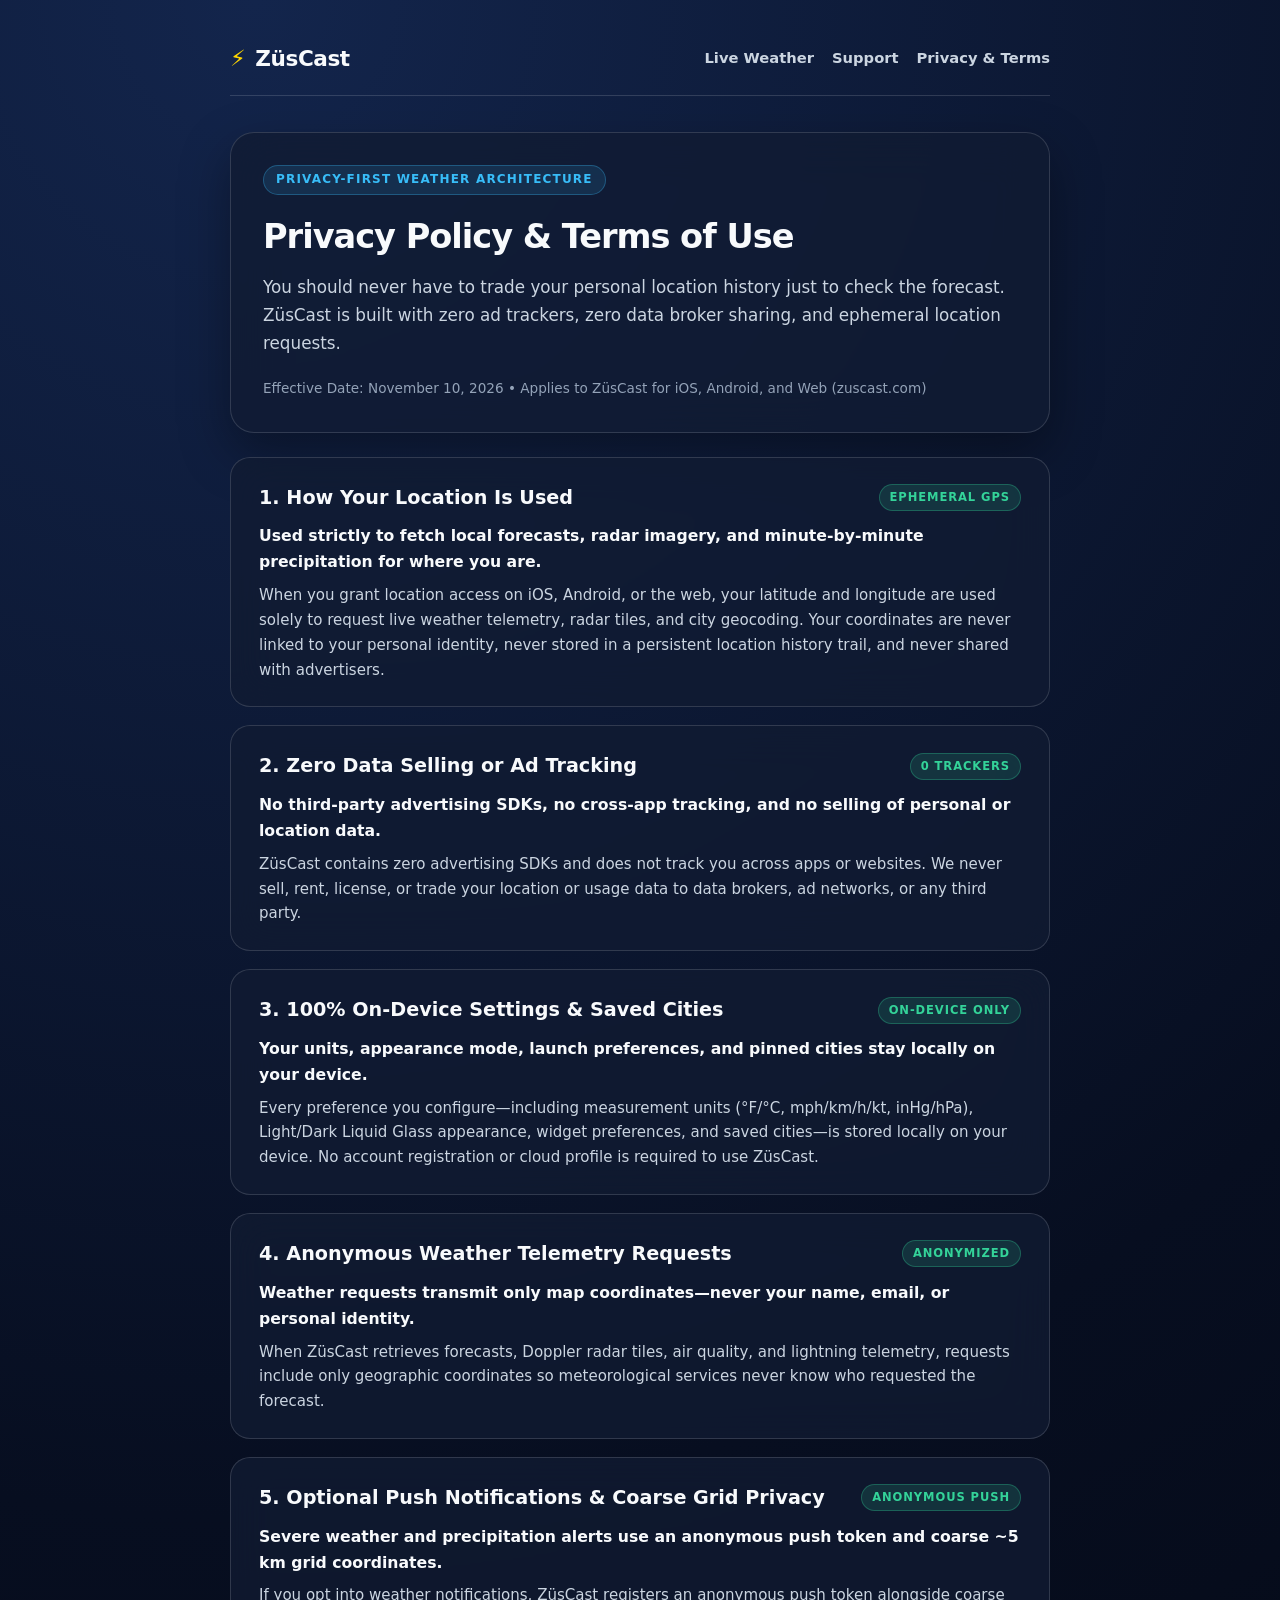
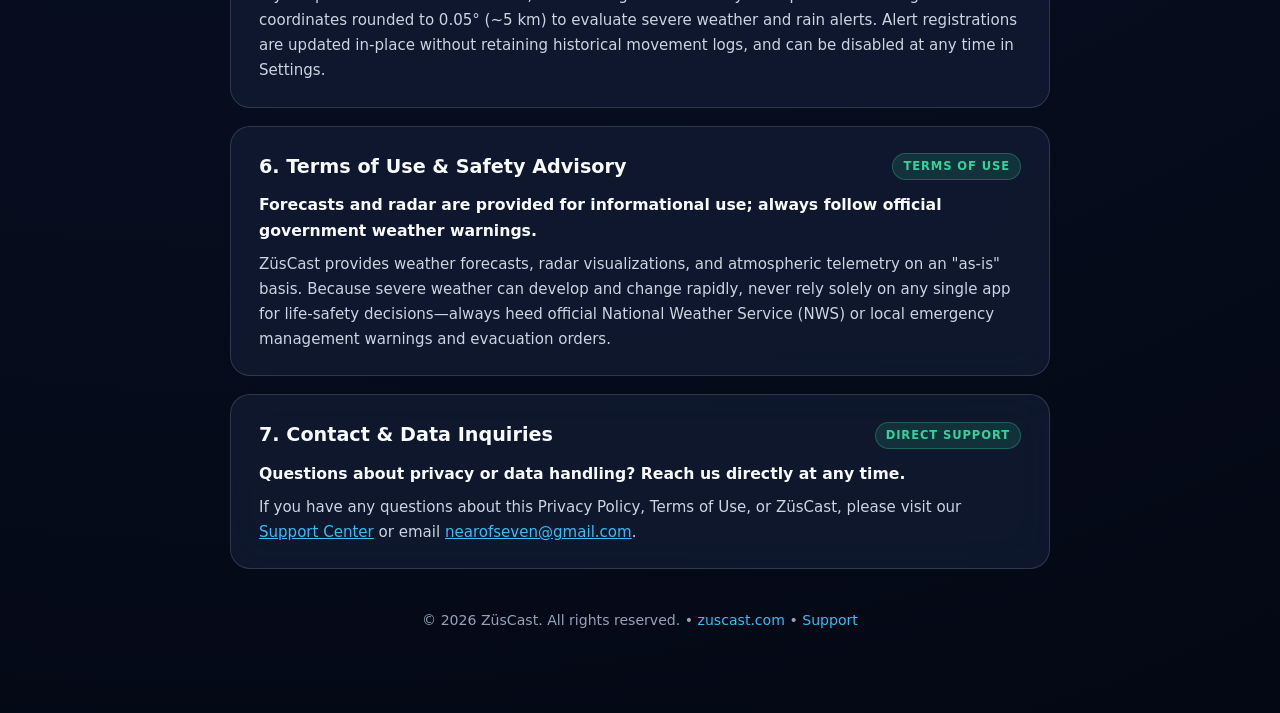
==== privacy/index.html @ 71f34c9c "v1.5.0: Add dedicated /privacy and /support pages for App Store launch" ====
<!DOCTYPE html>
<html lang="en">
<head>
  <meta charset="UTF-8" />
  <meta name="viewport" content="width=device-width, initial-scale=1.0" />
  <title>ZüsCast — Privacy Policy & Terms of Use</title>
  <meta name="description" content="ZüsCast Privacy Policy and Terms of Use. Zero ad trackers, zero data selling, ephemeral GPS coordinates, and 100% on-device preferences." />
  <link rel="icon" type="image/svg+xml" href="/favicon.svg" />
  <link rel="apple-touch-icon" href="/apple-touch-icon.png" />
  <style>
    :root {
      --bg-deep: #070e20;
      --bg-card: rgba(17, 27, 51, 0.78);
      --border-glass: rgba(255, 255, 255, 0.14);
      --text-primary: #f8fafc;
      --text-secondary: #cbd5e1;
      --text-muted: #94a3b8;
      --gold: #ffd700;
      --cyan: #38bdf8;
      --emerald: #34d399;
      --violet: #a78bfa;
    }
    * { box-sizing: border-box; margin: 0; padding: 0; }
    body {
      font-family: -apple-system, BlinkMacSystemFont, "SF Pro Display", "SF Pro Text", "Inter", system-ui, sans-serif;
      background: radial-gradient(circle at 20% 0%, #13254c 0%, #070e20 60%, #040814 100%);
      color: var(--text-primary);
      line-height: 1.65;
      min-height: 100vh;
      padding: 40px 20px 80px;
    }
    .container {
      max-width: 820px;
      margin: 0 auto;
    }
    .top-nav {
      display: flex;
      align-items: center;
      justify-content: space-between;
      margin-bottom: 36px;
      padding-bottom: 18px;
      border-bottom: 1px solid var(--border-glass);
    }
    .brand {
      display: inline-flex;
      align-items: center;
      gap: 10px;
      color: var(--text-primary);
      text-decoration: none;
      font-weight: 800;
      font-size: 1.35rem;
      letter-spacing: -0.02em;
    }
    .brand-bolt {
      color: var(--gold);
      font-size: 1.4rem;
    }
    .nav-links {
      display: flex;
      gap: 18px;
    }
    .nav-links a {
      color: var(--text-secondary);
      text-decoration: none;
      font-size: 0.92rem;
      font-weight: 600;
      transition: color 0.15s ease;
    }
    .nav-links a:hover {
      color: var(--cyan);
    }
    .hero-card {
      background: var(--bg-card);
      backdrop-filter: blur(24px);
      -webkit-backdrop-filter: blur(24px);
      border: 1px solid var(--border-glass);
      border-radius: 24px;
      padding: 32px;
      margin-bottom: 24px;
      box-shadow: 0 20px 50px rgba(0, 0, 0, 0.35);
    }
    .eyebrow {
      display: inline-block;
      font-size: 0.75rem;
      font-weight: 700;
      letter-spacing: 0.1em;
      text-transform: uppercase;
      color: var(--cyan);
      background: rgba(56, 189, 248, 0.12);
      border: 1px solid rgba(56, 189, 248, 0.3);
      padding: 4px 12px;
      border-radius: 999px;
      margin-bottom: 14px;
    }
    h1 {
      font-size: 2.1rem;
      font-weight: 800;
      letter-spacing: -0.03em;
      margin-bottom: 10px;
    }
    .subtitle {
      color: var(--text-secondary);
      font-size: 1.05rem;
      margin-bottom: 20px;
    }
    .meta {
      font-size: 0.85rem;
      color: var(--text-muted);
    }
    .clause-grid {
      display: grid;
      gap: 18px;
    }
    .clause-card {
      background: var(--bg-card);
      backdrop-filter: blur(20px);
      -webkit-backdrop-filter: blur(20px);
      border: 1px solid var(--border-glass);
      border-radius: 20px;
      padding: 24px 28px;
    }
    .clause-header {
      display: flex;
      align-items: center;
      justify-content: space-between;
      gap: 12px;
      flex-wrap: wrap;
      margin-bottom: 10px;
    }
    .clause-header h2 {
      font-size: 1.2rem;
      font-weight: 700;
      color: var(--text-primary);
    }
    .badge {
      font-size: 0.72rem;
      font-weight: 700;
      letter-spacing: 0.08em;
      text-transform: uppercase;
      padding: 3px 10px;
      border-radius: 999px;
      background: rgba(52, 211, 153, 0.14);
      color: var(--emerald);
      border: 1px solid rgba(52, 211, 153, 0.3);
    }
    .summary {
      font-weight: 600;
      color: var(--text-primary);
      margin-bottom: 8px;
      font-size: 0.98rem;
    }
    .detail {
      color: var(--text-secondary);
      font-size: 0.94rem;
    }
    footer {
      margin-top: 40px;
      text-align: center;
      color: var(--text-muted);
      font-size: 0.88rem;
    }
    footer a {
      color: var(--cyan);
      text-decoration: none;
    }
  </style>
</head>
<body>
  <div class="container">
    <nav class="top-nav">
      <a href="https://zuscast.com" class="brand"><span class="brand-bolt">⚡</span> ZüsCast</a>
      <div class="nav-links">
        <a href="https://zuscast.com">Live Weather</a>
        <a href="https://zuscast.com/support">Support</a>
        <a href="https://zuscast.com/privacy">Privacy &amp; Terms</a>
      </div>
    </nav>

    <section class="hero-card">
      <span class="eyebrow">Privacy-First Weather Architecture</span>
      <h1>Privacy Policy &amp; Terms of Use</h1>
      <p class="subtitle">
        You should never have to trade your personal location history just to check the forecast. ZüsCast is built with zero ad trackers, zero data broker sharing, and ephemeral location requests.
      </p>
      <p class="meta">Effective Date: November 10, 2026 &bull; Applies to ZüsCast for iOS, Android, and Web (zuscast.com)</p>
    </section>

    <div class="clause-grid">
      <article class="clause-card">
        <div class="clause-header">
          <h2>1. How Your Location Is Used</h2>
          <span class="badge">Ephemeral GPS</span>
        </div>
        <p class="summary">Used strictly to fetch local forecasts, radar imagery, and minute-by-minute precipitation for where you are.</p>
        <p class="detail">
          When you grant location access on iOS, Android, or the web, your latitude and longitude are used solely to request live weather telemetry, radar tiles, and city geocoding. Your coordinates are never linked to your personal identity, never stored in a persistent location history trail, and never shared with advertisers.
        </p>
      </article>

      <article class="clause-card">
        <div class="clause-header">
          <h2>2. Zero Data Selling or Ad Tracking</h2>
          <span class="badge">0 Trackers</span>
        </div>
        <p class="summary">No third-party advertising SDKs, no cross-app tracking, and no selling of personal or location data.</p>
        <p class="detail">
          ZüsCast contains zero advertising SDKs and does not track you across apps or websites. We never sell, rent, license, or trade your location or usage data to data brokers, ad networks, or any third party.
        </p>
      </article>

      <article class="clause-card">
        <div class="clause-header">
          <h2>3. 100% On-Device Settings &amp; Saved Cities</h2>
          <span class="badge">On-Device Only</span>
        </div>
        <p class="summary">Your units, appearance mode, launch preferences, and pinned cities stay locally on your device.</p>
        <p class="detail">
          Every preference you configure—including measurement units (°F/°C, mph/km/h/kt, inHg/hPa), Light/Dark Liquid Glass appearance, widget preferences, and saved cities—is stored locally on your device. No account registration or cloud profile is required to use ZüsCast.
        </p>
      </article>

      <article class="clause-card">
        <div class="clause-header">
          <h2>4. Anonymous Weather Telemetry Requests</h2>
          <span class="badge">Anonymized</span>
        </div>
        <p class="summary">Weather requests transmit only map coordinates—never your name, email, or personal identity.</p>
        <p class="detail">
          When ZüsCast retrieves forecasts, Doppler radar tiles, air quality, and lightning telemetry, requests include only geographic coordinates so meteorological services never know who requested the forecast.
        </p>
      </article>

      <article class="clause-card">
        <div class="clause-header">
          <h2>5. Optional Push Notifications &amp; Coarse Grid Privacy</h2>
          <span class="badge">Anonymous Push</span>
        </div>
        <p class="summary">Severe weather and precipitation alerts use an anonymous push token and coarse ~5 km grid coordinates.</p>
        <p class="detail">
          If you opt into weather notifications, ZüsCast registers an anonymous push token alongside coarse coordinates rounded to 0.05° (~5 km) to evaluate severe weather and rain alerts. Alert registrations are updated in-place without retaining historical movement logs, and can be disabled at any time in Settings.
        </p>
      </article>

      <article class="clause-card">
        <div class="clause-header">
          <h2>6. Terms of Use &amp; Safety Advisory</h2>
          <span class="badge">Terms of Use</span>
        </div>
        <p class="summary">Forecasts and radar are provided for informational use; always follow official government weather warnings.</p>
        <p class="detail">
          ZüsCast provides weather forecasts, radar visualizations, and atmospheric telemetry on an "as-is" basis. Because severe weather can develop and change rapidly, never rely solely on any single app for life-safety decisions—always heed official National Weather Service (NWS) or local emergency management warnings and evacuation orders.
        </p>
      </article>

      <article class="clause-card">
        <div class="clause-header">
          <h2>7. Contact &amp; Data Inquiries</h2>
          <span class="badge">Direct Support</span>
        </div>
        <p class="summary">Questions about privacy or data handling? Reach us directly at any time.</p>
        <p class="detail">
          If you have any questions about this Privacy Policy, Terms of Use, or ZüsCast, please visit our <a href="https://zuscast.com/support" style="color: var(--cyan);">Support Center</a> or email <a href="mailto:nearofseven@gmail.com" style="color: var(--cyan);">nearofseven@gmail.com</a>.
        </p>
      </article>
    </div>

    <footer>
      <p>&copy; 2026 ZüsCast. All rights reserved. &bull; <a href="https://zuscast.com">zuscast.com</a> &bull; <a href="https://zuscast.com/support">Support</a></p>
    </footer>
  </div>
</body>
</html>
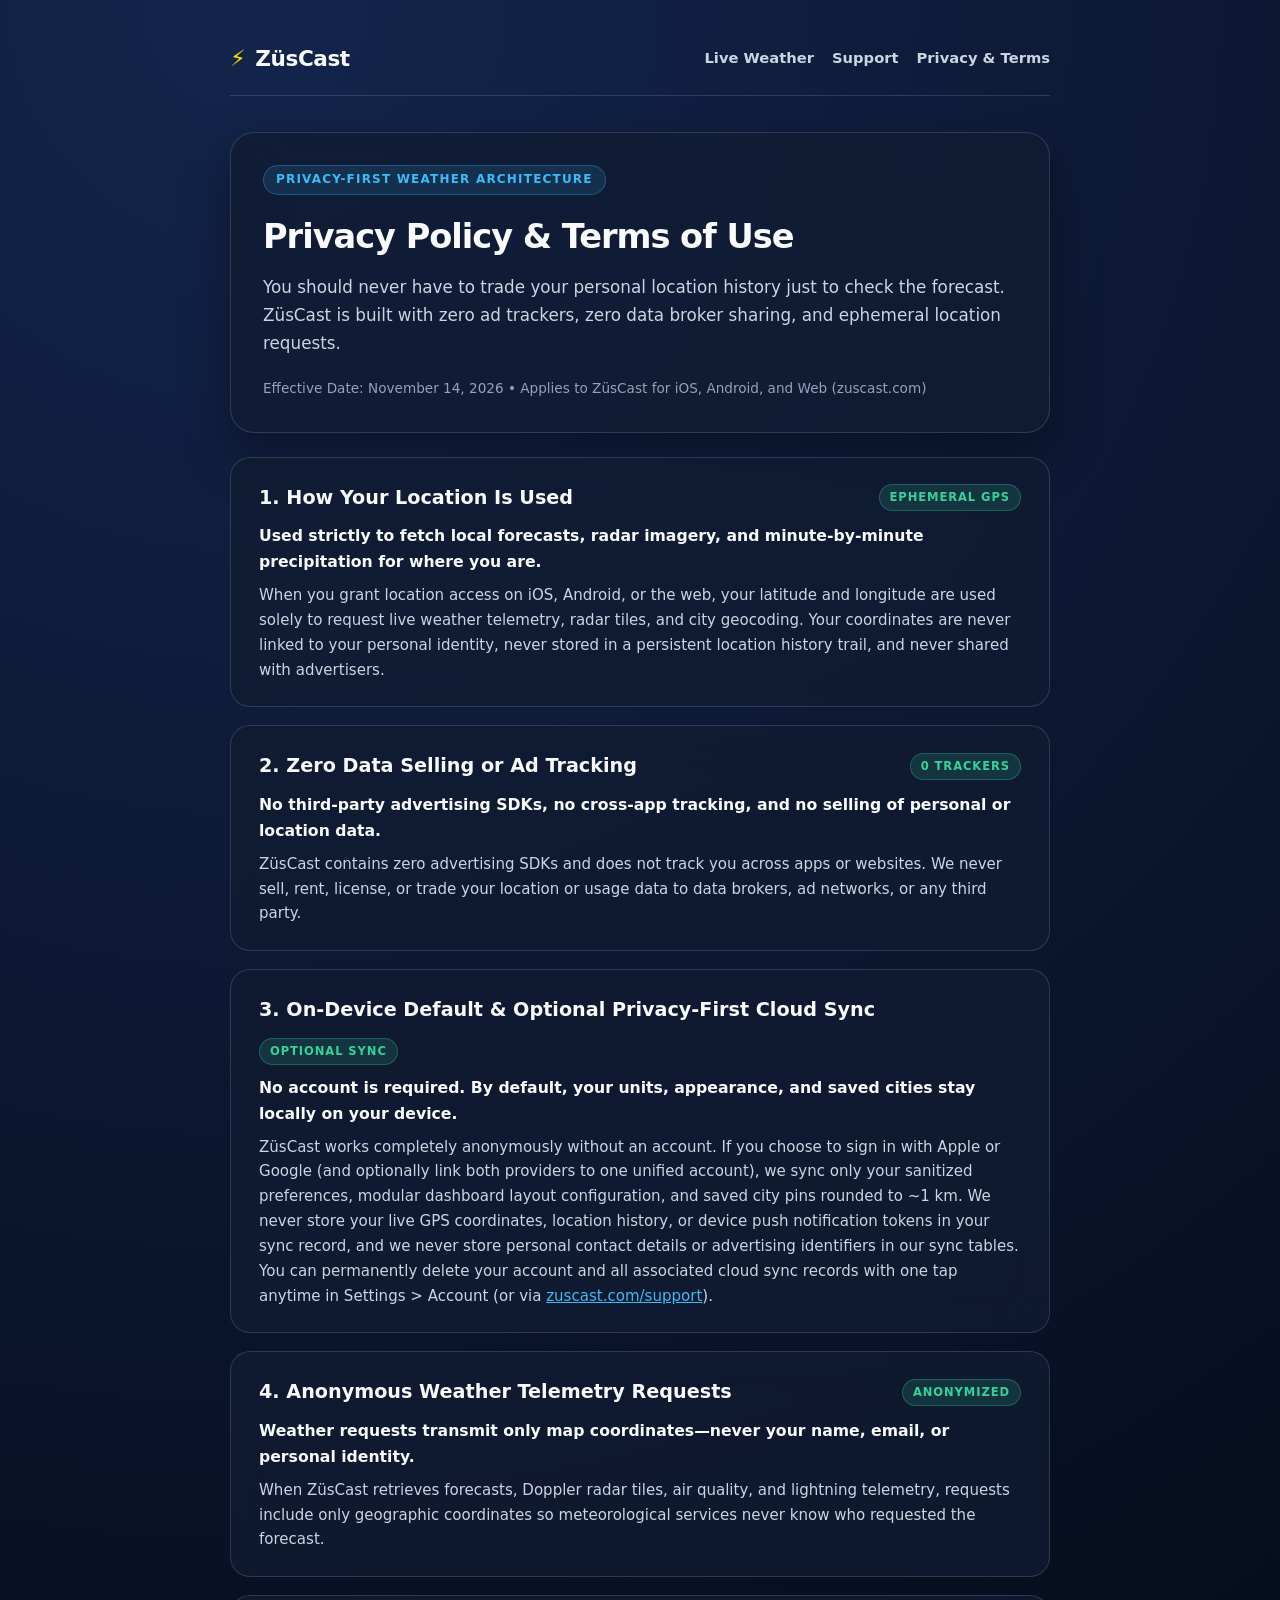
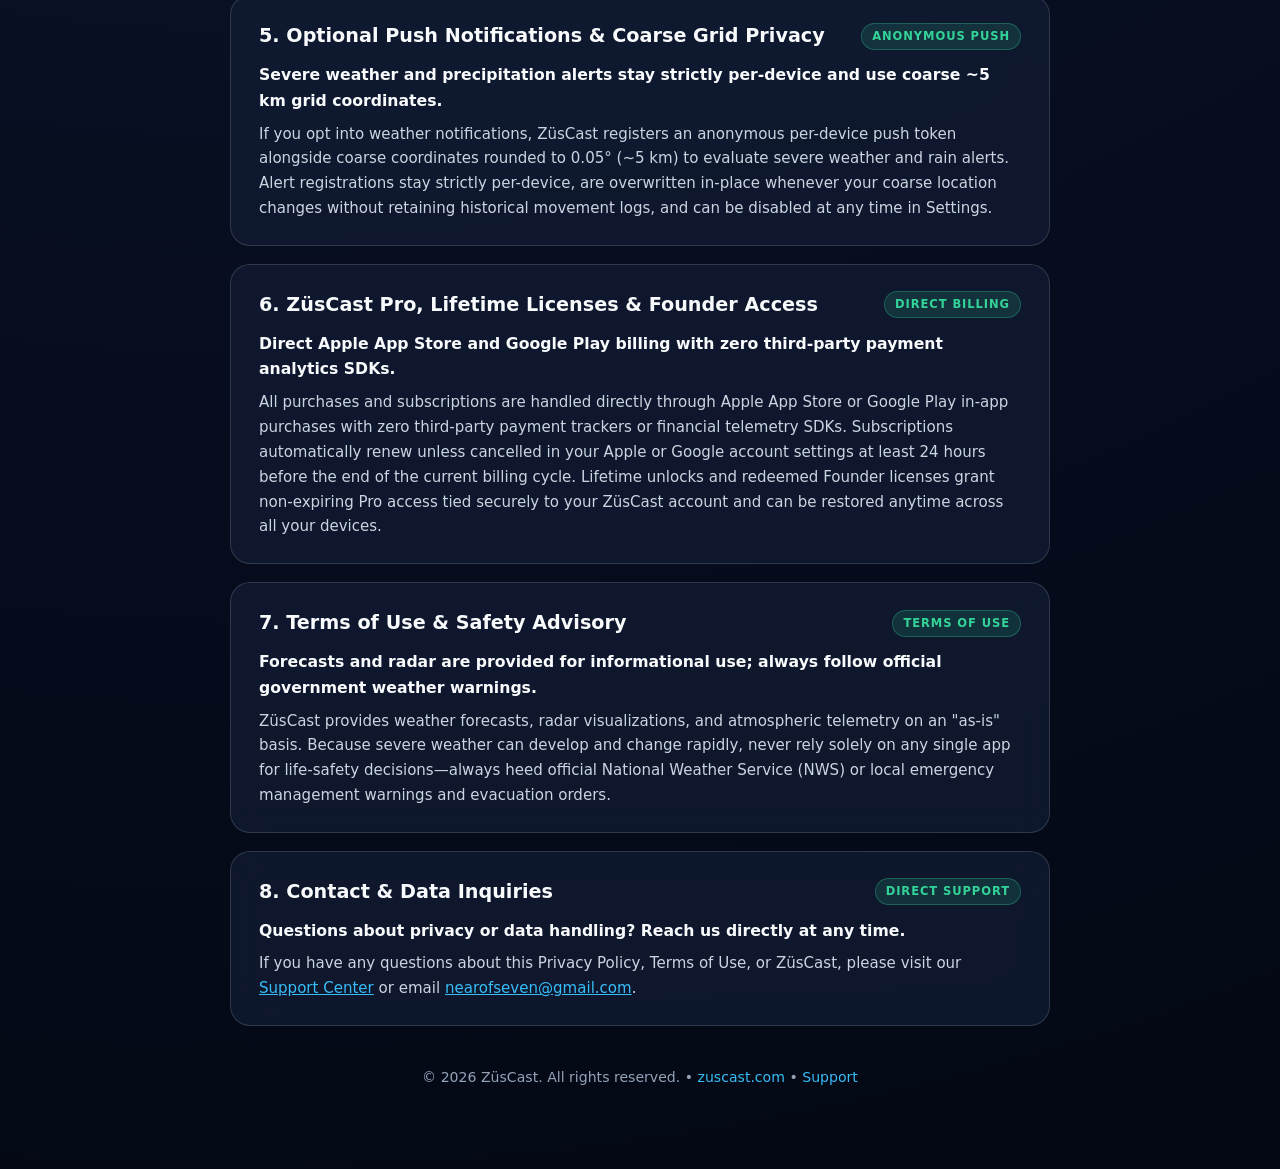
==== commit eb718775: "v1.7.0: Add optional privacy-first account sync, founder code redemption, and updated legal disclosu" ====
--- a/privacy/index.html
+++ b/privacy/index.html
@@ -182,7 +182,7 @@
       <p class="subtitle">
         You should never have to trade your personal location history just to check the forecast. ZüsCast is built with zero ad trackers, zero data broker sharing, and ephemeral location requests.
       </p>
-      <p class="meta">Effective Date: November 10, 2026 &bull; Applies to ZüsCast for iOS, Android, and Web (zuscast.com)</p>
+      <p class="meta">Effective Date: November 14, 2026 &bull; Applies to ZüsCast for iOS, Android, and Web (zuscast.com)</p>
     </section>
 
     <div class="clause-grid">
@@ -210,12 +210,12 @@
 
       <article class="clause-card">
         <div class="clause-header">
-          <h2>3. 100% On-Device Settings &amp; Saved Cities</h2>
-          <span class="badge">On-Device Only</span>
-        </div>
-        <p class="summary">Your units, appearance mode, launch preferences, and pinned cities stay locally on your device.</p>
-        <p class="detail">
-          Every preference you configure—including measurement units (°F/°C, mph/km/h/kt, inHg/hPa), Light/Dark Liquid Glass appearance, widget preferences, and saved cities—is stored locally on your device. No account registration or cloud profile is required to use ZüsCast.
+          <h2>3. On-Device Default &amp; Optional Privacy-First Cloud Sync</h2>
+          <span class="badge">Optional Sync</span>
+        </div>
+        <p class="summary">No account is required. By default, your units, appearance, and saved cities stay locally on your device.</p>
+        <p class="detail">
+          ZüsCast works completely anonymously without an account. If you choose to sign in with Apple or Google (and optionally link both providers to one unified account), we sync only your sanitized preferences, modular dashboard layout configuration, and saved city pins rounded to ~1 km. We never store your live GPS coordinates, location history, or device push notification tokens in your sync record, and we never store personal contact details or advertising identifiers in our sync tables. You can permanently delete your account and all associated cloud sync records with one tap anytime in Settings &gt; Account (or via <a href="https://zuscast.com/support" style="color: var(--cyan);">zuscast.com/support</a>).
         </p>
       </article>
 
@@ -235,15 +235,26 @@
           <h2>5. Optional Push Notifications &amp; Coarse Grid Privacy</h2>
           <span class="badge">Anonymous Push</span>
         </div>
-        <p class="summary">Severe weather and precipitation alerts use an anonymous push token and coarse ~5 km grid coordinates.</p>
-        <p class="detail">
-          If you opt into weather notifications, ZüsCast registers an anonymous push token alongside coarse coordinates rounded to 0.05° (~5 km) to evaluate severe weather and rain alerts. Alert registrations are updated in-place without retaining historical movement logs, and can be disabled at any time in Settings.
-        </p>
-      </article>
-
-      <article class="clause-card">
-        <div class="clause-header">
-          <h2>6. Terms of Use &amp; Safety Advisory</h2>
+        <p class="summary">Severe weather and precipitation alerts stay strictly per-device and use coarse ~5 km grid coordinates.</p>
+        <p class="detail">
+          If you opt into weather notifications, ZüsCast registers an anonymous per-device push token alongside coarse coordinates rounded to 0.05° (~5 km) to evaluate severe weather and rain alerts. Alert registrations stay strictly per-device, are overwritten in-place whenever your coarse location changes without retaining historical movement logs, and can be disabled at any time in Settings.
+        </p>
+      </article>
+
+      <article class="clause-card">
+        <div class="clause-header">
+          <h2>6. ZüsCast Pro, Lifetime Licenses &amp; Founder Access</h2>
+          <span class="badge">Direct Billing</span>
+        </div>
+        <p class="summary">Direct Apple App Store and Google Play billing with zero third-party payment analytics SDKs.</p>
+        <p class="detail">
+          All purchases and subscriptions are handled directly through Apple App Store or Google Play in-app purchases with zero third-party payment trackers or financial telemetry SDKs. Subscriptions automatically renew unless cancelled in your Apple or Google account settings at least 24 hours before the end of the current billing cycle. Lifetime unlocks and redeemed Founder licenses grant non-expiring Pro access tied securely to your ZüsCast account and can be restored anytime across all your devices.
+        </p>
+      </article>
+
+      <article class="clause-card">
+        <div class="clause-header">
+          <h2>7. Terms of Use &amp; Safety Advisory</h2>
           <span class="badge">Terms of Use</span>
         </div>
         <p class="summary">Forecasts and radar are provided for informational use; always follow official government weather warnings.</p>
@@ -254,7 +265,7 @@
 
       <article class="clause-card">
         <div class="clause-header">
-          <h2>7. Contact &amp; Data Inquiries</h2>
+          <h2>8. Contact &amp; Data Inquiries</h2>
           <span class="badge">Direct Support</span>
         </div>
         <p class="summary">Questions about privacy or data handling? Reach us directly at any time.</p>
